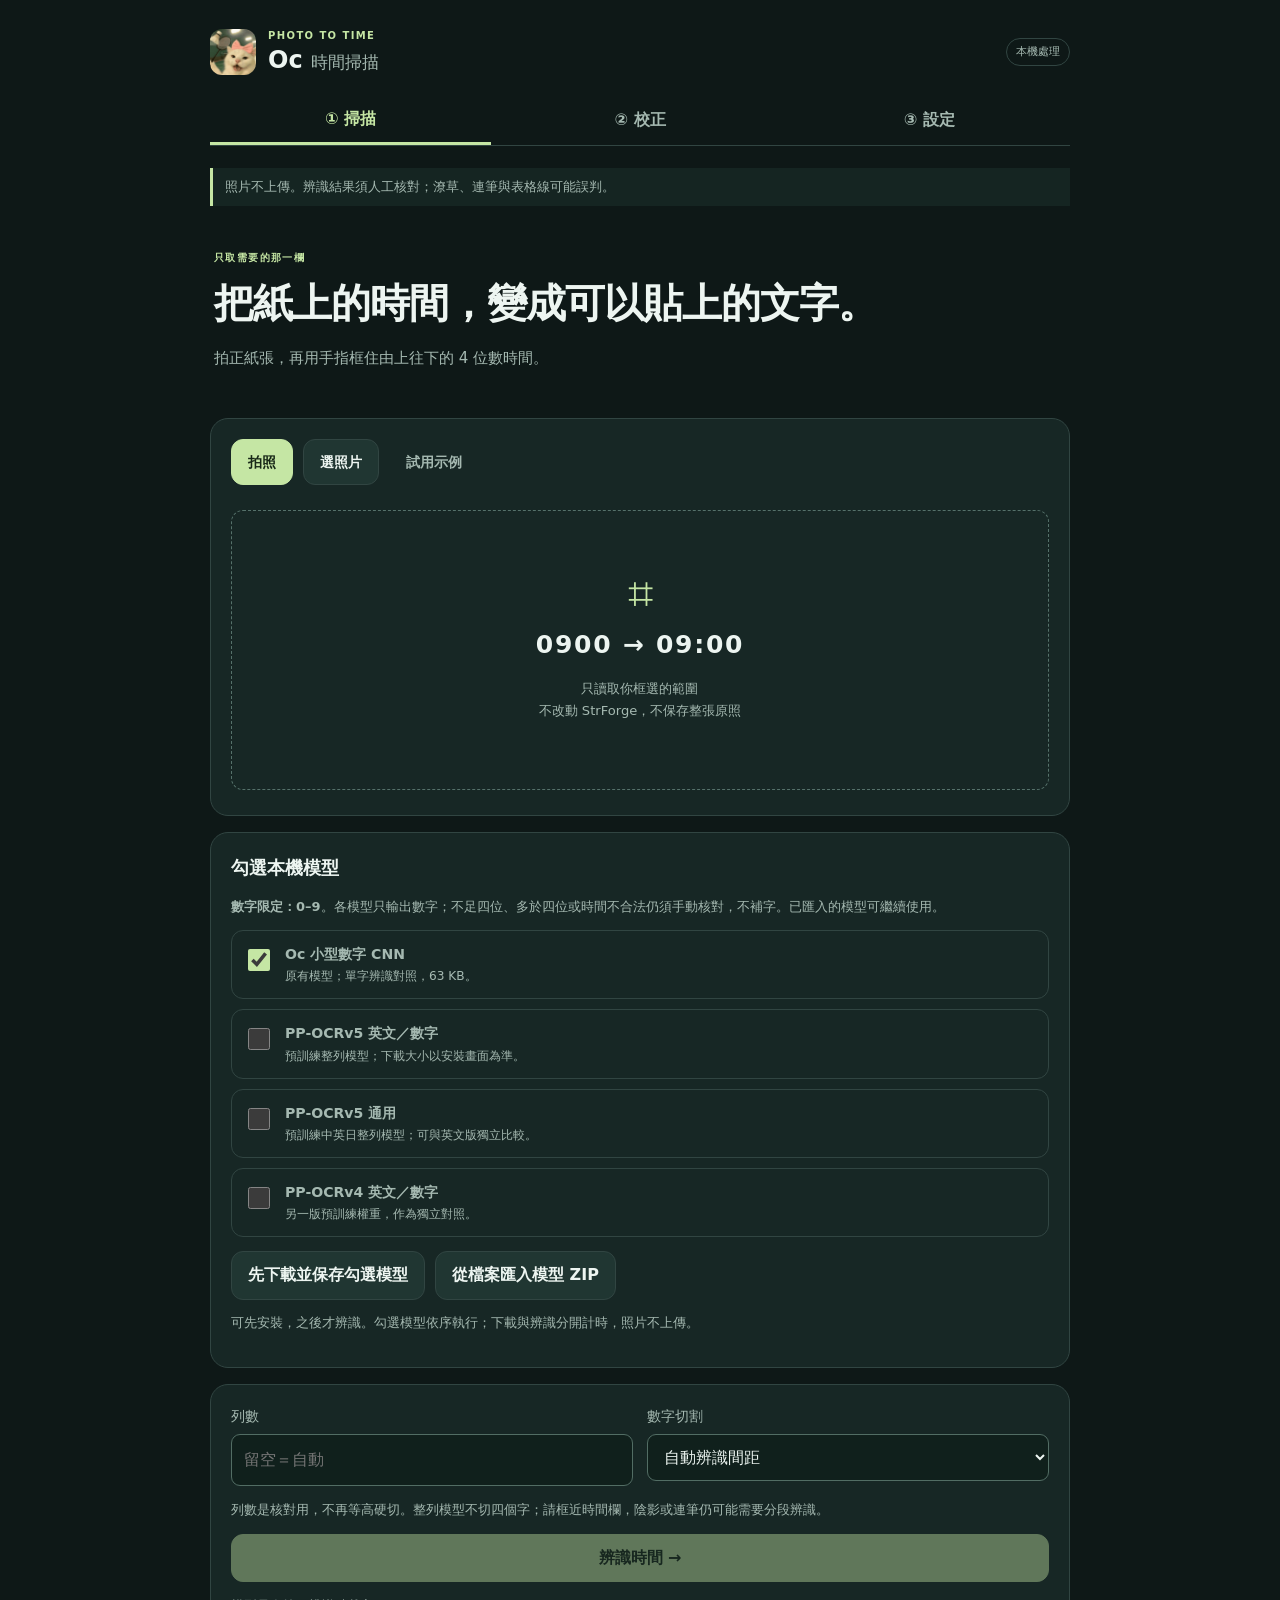
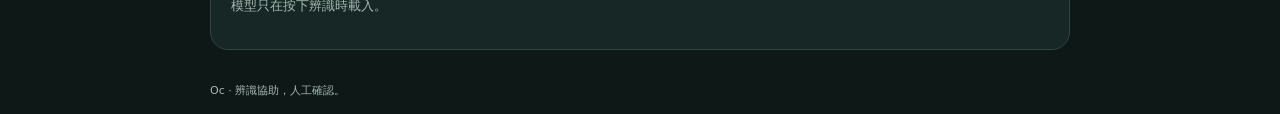
==== index.html @ 76153e4a "Restrict time OCR decoding to digits without changing installed models" ====
<!doctype html>
<html lang="zh-Hant">
<head>
<meta charset="utf-8">
<meta name="viewport" content="width=device-width, initial-scale=1, viewport-fit=cover">
<meta name="theme-color" content="#152523">
<meta name="mobile-web-app-capable" content="yes">
<meta name="apple-mobile-web-app-capable" content="yes">
<meta name="apple-mobile-web-app-title" content="Oc 時間掃描">
<meta name="description" content="框選手寫時間欄，在手機本機辨識、核對與匯出。照片不上傳。">
<meta property="og:title" content="Oc · 時間掃描">
<meta property="og:description" content="拍照 → 框選 → 核對時間；在裝置本機處理。">
<meta property="og:image" content="https://yang-00712.github.io/Oc/assets/icon-512.png">
<meta http-equiv="Content-Security-Policy" content="default-src 'self'; script-src 'self' blob: 'wasm-unsafe-eval'; worker-src 'self'; connect-src 'self' blob:; img-src 'self' data: blob:; style-src 'self' 'unsafe-inline'; object-src 'none'; base-uri 'self'; form-action 'none'">
<link rel="manifest" href="manifest.webmanifest">
<link rel="apple-touch-icon" href="assets/apple-touch-icon.png">
<link rel="icon" href="assets/icon-192.png" type="image/png">
<link rel="stylesheet" href="app.css?build=6ac4ff17052f">
<title>Oc · 時間掃描</title>
</head>
<body>
<header class="brand"><img src="assets/icon-192.png" width="46" height="46" alt="戴粉紅蝴蝶結的羽球貓咪"><div><span class="eyebrow">PHOTO TO TIME</span><h1>Oc <span>時間掃描</span></h1></div><span class="local-badge">本機處理</span></header>
<nav class="tabs" aria-label="主要功能"><button type="button" data-tab="scan" aria-current="page">① 掃描</button><button type="button" data-tab="review">② 校正</button><button type="button" data-tab="settings">③ 設定</button></nav>
<main>
<div id="notice" role="status" aria-live="polite">照片不上傳。辨識結果須人工核對；潦草、連筆與表格線可能誤判。</div>
<section id="scan" class="page">
<div class="intro"><span class="eyebrow">只取需要的那一欄</span><h2>把紙上的時間，<br>變成可以貼上的文字。</h2><p>拍正紙張，再用手指框住由上往下的 4 位數時間。</p></div>
<div class="card">
<div class="actions"><label class="button primary" for="camera">拍照<input id="camera" type="file" accept="image/*" capture="environment"></label><label class="button" for="photo">選照片<input id="photo" type="file" accept="image/*"></label><button id="demo" type="button" class="quiet">試用示例</button></div>
<div id="photo-empty" class="empty"><span class="frame-mark">⌗</span><strong>0900 → 09:00</strong><p>只讀取你框選的範圍<br>不改動 StrForge，不保存整張原照</p></div>
<div id="photo-editor" hidden>
<p class="small">在照片上拖曳框選。此區域用來畫框；捲動頁面請拖曳框外。</p>
<canvas id="photo-canvas" aria-label="拖曳框選時間欄"></canvas>
<div class="field"><label for="angle">傾斜微調 <output id="angle-value">0°</output></label><input type="range" id="angle" min="-15" max="15" value="0" step="1"></div>
<div class="actions"><button type="button" id="full-frame">選取全圖</button><button type="button" id="save-template">記住此範圍</button><button type="button" id="use-template">套用範圍</button></div>
<p class="small">記住的是比例位置，不是自動找紙角；每張照片仍需確認框位。沒有自動透視校正。</p>
<details><summary>框選座標（百分比）</summary><div class="four-fields"><label>左<input id="roi-x" type="number" min="0" max="99" value="0"></label><label>上<input id="roi-y" type="number" min="0" max="99" value="0"></label><label>寬<input id="roi-w" type="number" min="1" max="100" value="100"></label><label>高<input id="roi-h" type="number" min="1" max="100" value="100"></label></div></details>
</div>
</div>
<div class="card"><h3>勾選本機模型</h3><p id="digits-only-note" class="small"><strong>數字限定：0–9</strong>。各模型只輸出數字；不足四位、多於四位或時間不合法仍須手動核對，不補字。已匯入的模型可繼續使用。</p><div id="engine-options"></div><div class="actions install-actions"><button id="install-selected" type="button">先下載並保存勾選模型</button><button id="open-model-settings" type="button">從檔案匯入模型 ZIP</button></div><p id="install-scan-status" class="small" role="status"></p><p class="small">可先安裝，之後才辨識。勾選模型依序執行；下載與辨識分開計時，照片不上傳。</p></div>
<div class="card"><div class="two-fields"><label>列數<input id="row-count" type="number" min="1" max="100" inputmode="numeric" placeholder="留空＝自動"></label><label>數字切割<select id="digit-mode"><option value="auto">自動辨識間距</option><option value="equal">每列等寬切四格</option></select></label></div><p class="small">列數是核對用，不再等高硬切。整列模型不切四個字；請框近時間欄，陰影或連筆仍可能需要分段辨識。</p><div class="actions"><button id="recognize" class="primary wide" type="button" disabled>辨識時間 →</button><button id="cancel" type="button" hidden>取消</button></div><p id="progress" class="small" aria-live="polite">模型只在按下辨識時載入。</p></div>
</section>
<section id="review" class="page" hidden>
<div class="section-head"><div><span class="eyebrow">看一眼，再帶走</span><h2>各模型結果</h2></div><button id="add-row" type="button">＋ 一列</button></div>
<div id="model-results" class="model-results" aria-label="切換模型結果"></div><p class="small">「修改」是你改過的列數，不是模型準確率；不同模型的分數不能直接比較。辨識時間包含下載。</p>
<p class="small">對照每列原圖，輸入 0900 或 09:00，再按「確認」。模型分數不是正確率，合法時間也可能辨識錯。</p>
<div class="review-tools"><details><summary>選用：收集教材（匯出時間不需要）</summary><label class="check"><input id="collect" type="checkbox"> 收集我確認的字跡（只存本機）</label></details><button id="confirm-valid" type="button" class="quiet">我已核對，確認全部有效列</button></div>
<p id="review-count" class="small"></p><div id="rows"></div><p id="save-status" class="small" role="status"></p>
<div class="card export-card"><h3>匯出目前模型的校正結果</h3><div class="actions"><button id="copy" class="primary" type="button">複製</button><button id="txt" type="button">TXT</button><button id="csv" type="button">CSV</button></div><textarea id="output" rows="5" readonly aria-label="匯出內容，剪貼簿失敗時可手動複製" placeholder="確認後會顯示每列 HH:MM"></textarea><p class="small">不會自動修改時間順序、不會猜補、不會匯出未確認列。</p></div>
</section>
<section id="settings" class="page" hidden>
<span class="eyebrow">清楚知道資料在哪裡</span><h2>設定</h2>
<div class="card"><h3>模型安裝與容量</h3>
<h4>① 下載到手機「檔案」</h4>
<p class="small">已下載 Oc-Models.zip 或通用模型包，直接做第 ② 步，不用重新下載。兩包擇一；完整包已包含通用模型。</p>
<div class="actions"><a id="download-models-all" class="button" href="downloads/Oc-Models.zip" download="Oc-Models.zip">下載全部模型 ZIP（約 44 MB）</a><a id="download-models-general" class="button" href="downloads/Oc-PP-OCRv5-General.zip" download="Oc-PP-OCRv5-General.zip">只下載通用模型 ZIP（約 28 MB）</a></div>
<p class="small">存到「檔案 → 下載項目」或自己選的位置。這一步只是下載檔案，還沒有安裝到 Oc；不用解壓。若入口沒有顯示下載，長按連結，以 Safari 開啟並保存。</p>
<h4>② 從檔案匯入到這個 Oc</h4>
<p class="small">按下方按鈕，選剛才的 ZIP。請從平常使用的 Oc 主畫面圖示進來匯入；不是「匯出教材 ZIP」。模型與共用引擎都完整保存後，回掃描勾選模型，再辨識。</p>
<div class="actions"><label class="button primary" for="model-package">從檔案匯入模型 ZIP<input id="model-package" type="file" accept=".zip,application/zip"></label><button id="cancel-install" type="button" hidden>取消模型準備</button></div><p id="install-status" class="small" role="status" aria-live="polite">只匯入公開模型與共用引擎；不讀寫照片或草稿。</p><button id="show-model-storage" type="button">查看模型下載狀態</button><div id="model-storage"></div><p class="small">移除模型只移除 Oc 模型權重快取，不清除草稿、教材或 StrForge。權重與共用引擎都存好才算可辨識；不代表整個網站可離線。</p></div>
<div class="card"><h3>這台裝置的 Oc 資料</h3><p id="storage-status">讀取中…</p><p class="small">這是 Oc 保存內容的估算大小，不是 RAM，也不含其他網站資料。</p><div class="actions"><button id="export-training" type="button" class="primary">匯出教材 ZIP</button><button id="clear-training" type="button">清除教材</button><button id="clear-draft" type="button">清除校正草稿</button></div></div>
<div class="card"><h3>模型與能力範圍</h3><p>提供四個獨立模型：Oc CNN、PP-OCRv5 英文／數字、PP-OCRv5 通用、PP-OCRv4 英文／數字。全部在瀏覽器 Worker 執行；不使用雲端 OCR、不需要訓練或安裝 .NET。</p><p>CNN 適用分開的數字；PP-OCR 直接辨識整列，選字限定 0–9。各自保存數字初判與校正結果；限定前文字可在「原始辨識與候選」展開對照，不自動投票或猜補。連筆、重疊、潦草或透視嚴重時，請在校正頁修改。</p><p>目前模型不是用你的字訓練。確認字跡只累積教材，不會自動訓練或改變模型。</p><p class="small">教材包含時間列縮圖與人工答案。再訓練前需校對切字；本版不把整列答案擅自當成每格標籤。教材上限 2,000 列。</p></div>
<div class="card"><h3>啟動與資料保護</h3><p>沒有 Service Worker 或離線保證。重新載入不清資料；相片不離開裝置。瀏覽器清除網站資料仍可能移除草稿與教材，請定期匯出。</p><p class="small">Oc 使用獨立的 IndexedDB，不讀取或清除 StrForge 的保存資料。</p></div>
</section>
</main><footer>Oc · 辨識協助，人工確認。</footer>
<noscript>需要啟用 JavaScript 才能在本機辨識照片。</noscript>
<script type="module" src="src/app.js?build=6ac4ff17052f"></script>
</body></html>
---- app.css ----
:root{color-scheme:dark;--bg:#0e1817;--card:#172725;--line:#314542;--ink:#edf5f1;--muted:#a5b9b1;--accent:#c5e6a4;--pink:#e9b9ad;font:16px/1.65 system-ui,-apple-system,BlinkMacSystemFont,"Segoe UI",sans-serif;background:var(--bg);color:var(--ink)}*{box-sizing:border-box}body{margin:0;padding:env(safe-area-inset-top) 18px calc(env(safe-area-inset-bottom) + 14px);overflow-wrap:anywhere}button,input,select,textarea{font:inherit}button,.button{display:inline-flex;align-items:center;justify-content:center;min-height:46px;padding:10px 16px;border:1px solid var(--line);border-radius:12px;background:#203632;color:var(--ink);cursor:pointer;touch-action:manipulation;text-decoration:none;gap:8px;font-weight:650}button:disabled{opacity:.42;cursor:default}.primary{background:var(--accent);color:#172717;border-color:var(--accent)}.quiet{background:transparent;border-color:transparent;color:var(--muted);font-size:.88rem}.wide{flex:1}.brand{max-width:860px;margin:28px auto 20px;display:flex;align-items:center;gap:12px}.brand img{border-radius:12px;object-fit:cover}.brand h1{margin:0;font-size:24px;line-height:1.3}.brand h1 span{font-size:17px;font-weight:500;color:var(--muted)}.eyebrow{display:block;font-size:10px;letter-spacing:.14em;font-weight:700;color:var(--accent)}.local-badge{margin-left:auto;border:1px solid var(--line);border-radius:25px;padding:4px 9px;font-size:11px;white-space:nowrap;color:var(--muted)}.tabs{max-width:860px;margin:auto;display:flex;border-bottom:1px solid var(--line);gap:8px}.tabs button{border:0;border-radius:0;background:none;color:var(--muted);flex:1}.tabs [aria-current=page]{color:var(--accent);border-bottom:3px solid var(--accent)}main{max-width:860px;margin:22px auto}#notice{font-size:.82rem;border-left:3px solid var(--accent);padding:8px 12px;background:#152522;margin-bottom:28px;color:var(--muted)}#notice.error{border-color:#ffa897;color:#ffc1b5}.intro{padding:0 4px 16px}.intro h2{font-size:clamp(27px,5.3vw,40px);line-height:1.4;letter-spacing:-.025em;margin:9px 0 12px}.intro p{color:var(--muted);font-size:.94rem}.card{background:var(--card);border:1px solid var(--line);border-radius:18px;padding:20px;margin:16px 0}.card h3{margin:0 0 12px;font-size:18px}.actions{display:flex;gap:10px;flex-wrap:wrap}input[type=file]{position:absolute;width:1px;height:1px;opacity:0;overflow:hidden}.button:focus-within{outline:2px solid var(--accent)}.empty{margin:25px 0 5px;min-height:260px;border:1px dashed #55716a;border-radius:12px;display:flex;align-items:center;justify-content:center;flex-direction:column;color:var(--muted);text-align:center}.empty strong{font-size:25px;letter-spacing:.07em;color:var(--ink);font-variant-numeric:tabular-nums}.empty p{font-size:.82rem}.frame-mark{font-size:45px;color:var(--accent);line-height:1.3}.small{font-size:.81rem;color:var(--muted)}canvas{max-width:100%;height:auto;display:block}#photo-canvas{border-radius:9px;width:100%;touch-action:none;margin:12px 0;background:#fff}input:not([type=checkbox],[type=file],[type=range]),select,textarea{width:100%;border:1px solid #526d64;border-radius:9px;background:#10201c;color:var(--ink);padding:12px;min-height:46px;font-size:16px}textarea{margin-top:16px;resize:vertical;font-variant-numeric:tabular-nums}label{display:block;color:var(--muted);font-size:.88rem}label input,label select{margin-top:6px}.two-fields,.four-fields{display:grid;gap:14px;grid-template-columns:1fr 1fr}.four-fields{grid-template-columns:repeat(4,1fr);margin-top:12px}.field{margin:16px 0}input[type=range]{width:100%;accent-color:var(--accent)}output{float:right}summary{cursor:pointer;color:var(--muted);font-size:.86rem}.section-head{display:flex;align-items:center;justify-content:space-between;gap:8px}.section-head h2{margin:0}.review-tools{display:flex;flex-direction:column;align-items:flex-start;gap:8px}.check{display:flex;align-items:center;gap:8px}.check input{margin:0;width:19px;height:19px;accent-color:var(--accent)}.row{border:1px solid var(--line);border-radius:14px;padding:14px;margin:12px 0;background:var(--card);scroll-margin:20px}.row.confirmed{border-left:4px solid var(--accent)}.row.warn{border-left:4px solid var(--pink)}.row-head{display:flex;align-items:center;gap:12px;margin-bottom:12px}.row-number{font-size:12px;color:var(--muted);min-width:28px}.row img{max-width:160px;max-height:65px;object-fit:contain;border-radius:5px;background:white}.row-head .quiet{margin-left:auto;min-height:36px;padding:4px 7px}.row-edit{display:flex;align-items:center;gap:10px}.row-edit input{flex:1;min-width:0;letter-spacing:.15em;font-size:24px!important;text-align:center;font-variant-numeric:tabular-nums}.row-message{margin:10px 0 0;font-size:.79rem;color:var(--muted)}.row-message.invalid{color:#ffc1b5}.predictions{display:flex;gap:5px;flex-wrap:wrap;margin-top:10px}.predictions button{font-size:12px;min-height:33px;padding:4px 7px}.export-card{margin-top:25px}.page[hidden],[hidden]{display:none!important}h2{font-size:28px;line-height:1.35}footer{max-width:860px;margin:32px auto 0;font-size:11px;color:var(--muted);display:flex;justify-content:space-between}:focus-visible{outline:2px solid var(--accent);outline-offset:3px}@media(min-width:700px){.intro h2 br{display:none}.intro{padding-top:16px}.actions{flex-wrap:nowrap}.empty{min-height:280px}}@media(max-width:360px){body{padding-left:12px;padding-right:12px}.card{padding:14px}.brand{gap:8px}.local-badge{display:none}button,.button{padding:9px 11px}.four-fields{grid-template-columns:1fr 1fr}}

/* Compact review and independent models; no model output replaces another. */
#engine-options{display:grid;gap:10px}.engine-option{display:flex;gap:12px;align-items:start;padding:12px;border:1px solid var(--line);border-radius:12px}.engine-option input{width:22px;height:22px;flex:none;accent-color:var(--accent)}.engine-option strong,.engine-option small{display:block}.engine-option small{font-size:.76rem}.model-results{display:flex;gap:8px;overflow:auto;padding:10px 0;align-items:stretch}.result-tab{display:flex;flex-direction:column;align-items:flex-start;min-width:155px;max-width:220px;font-size:13px;flex:none}.result-tab small{font-size:11px;font-weight:400}.result-tab[aria-pressed=true]{border-color:var(--accent);color:var(--accent)}.model-storage-line{display:flex;flex-wrap:wrap;gap:8px;margin:15px 0}.row{padding:10px}.row-head{margin-bottom:6px}.row img{max-height:46px}.row-edit input{font-size:22px!important;min-height:44px}.row details{margin-top:6px}.row details summary{font-size:12px}.row-head .quiet{font-size:12px}.row{scroll-margin-bottom:35vh}.model-results::-webkit-scrollbar{height:4px}

.install-actions{margin-top:14px;flex-wrap:wrap}.model-storage-line{align-items:center}.model-storage-line>span{flex:1 1 100%}#install-status,#install-scan-status{white-space:pre-wrap}#install-status.error,#install-scan-status.error{color:#ffc1b5}
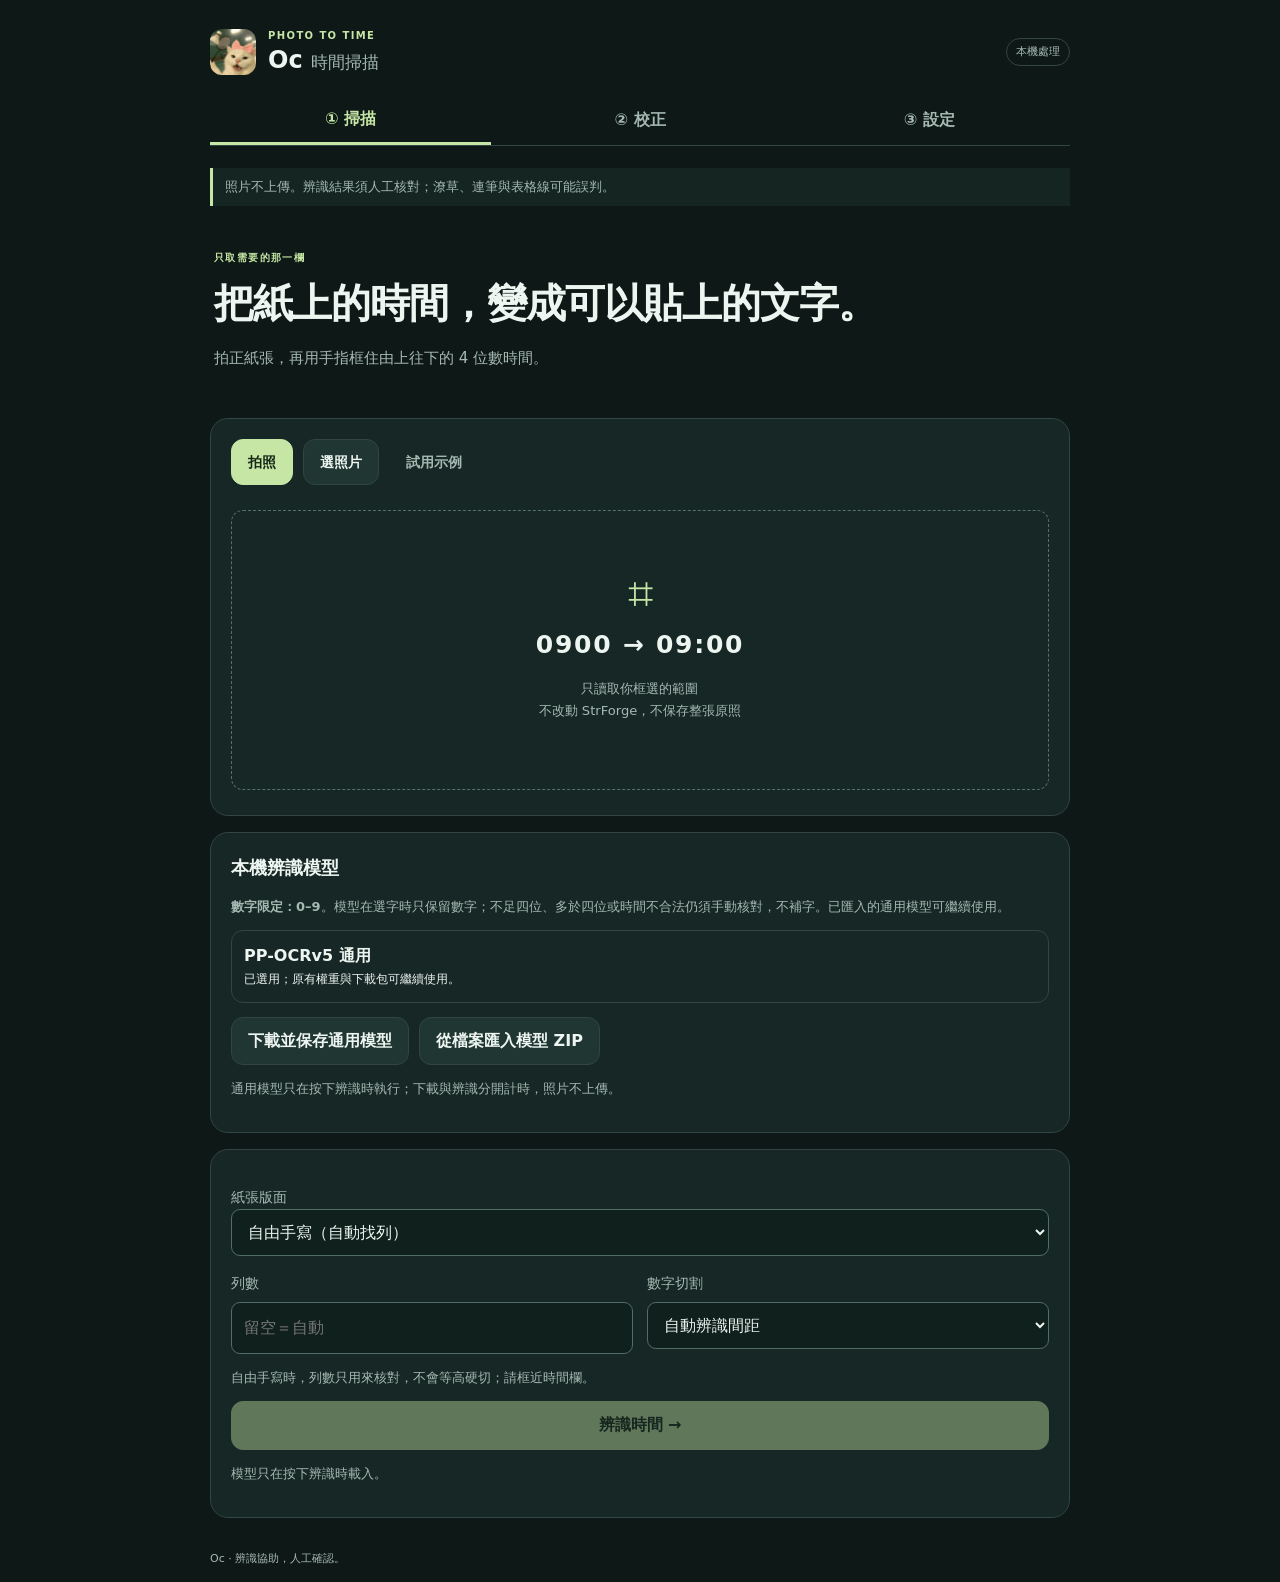
==== commit da9816ab: "Add fixed 30-cell time-column scanning with one visible OCR model Preserve fixed form positions and " ====
--- a/index.html
+++ b/index.html
@@ -15,7 +15,7 @@
 <link rel="manifest" href="manifest.webmanifest">
 <link rel="apple-touch-icon" href="assets/apple-touch-icon.png">
 <link rel="icon" href="assets/icon-192.png" type="image/png">
-<link rel="stylesheet" href="app.css?build=6ac4ff17052f">
+<link rel="stylesheet" href="app.css?build=80814c2a0770">
 <title>Oc · 時間掃描</title>
 </head>
 <body>
@@ -37,12 +37,12 @@
 <details><summary>框選座標（百分比）</summary><div class="four-fields"><label>左<input id="roi-x" type="number" min="0" max="99" value="0"></label><label>上<input id="roi-y" type="number" min="0" max="99" value="0"></label><label>寬<input id="roi-w" type="number" min="1" max="100" value="100"></label><label>高<input id="roi-h" type="number" min="1" max="100" value="100"></label></div></details>
 </div>
 </div>
-<div class="card"><h3>勾選本機模型</h3><p id="digits-only-note" class="small"><strong>數字限定：0–9</strong>。各模型只輸出數字；不足四位、多於四位或時間不合法仍須手動核對，不補字。已匯入的模型可繼續使用。</p><div id="engine-options"></div><div class="actions install-actions"><button id="install-selected" type="button">先下載並保存勾選模型</button><button id="open-model-settings" type="button">從檔案匯入模型 ZIP</button></div><p id="install-scan-status" class="small" role="status"></p><p class="small">可先安裝，之後才辨識。勾選模型依序執行；下載與辨識分開計時，照片不上傳。</p></div>
-<div class="card"><div class="two-fields"><label>列數<input id="row-count" type="number" min="1" max="100" inputmode="numeric" placeholder="留空＝自動"></label><label>數字切割<select id="digit-mode"><option value="auto">自動辨識間距</option><option value="equal">每列等寬切四格</option></select></label></div><p class="small">列數是核對用，不再等高硬切。整列模型不切四個字；請框近時間欄，陰影或連筆仍可能需要分段辨識。</p><div class="actions"><button id="recognize" class="primary wide" type="button" disabled>辨識時間 →</button><button id="cancel" type="button" hidden>取消</button></div><p id="progress" class="small" aria-live="polite">模型只在按下辨識時載入。</p></div>
+<div class="card"><h3>本機辨識模型</h3><p id="digits-only-note" class="small"><strong>數字限定：0–9</strong>。模型在選字時只保留數字；不足四位、多於四位或時間不合法仍須手動核對，不補字。已匯入的通用模型可繼續使用。</p><div id="engine-options"></div><div class="actions install-actions"><button id="install-selected" type="button">下載並保存通用模型</button><button id="open-model-settings" type="button">從檔案匯入模型 ZIP</button></div><p id="install-scan-status" class="small" role="status"></p><p class="small">通用模型只在按下辨識時執行；下載與辨識分開計時，照片不上傳。</p></div>
+<div class="card"><div class="field"><label for="row-mode">紙張版面</label><select id="row-mode"><option value="auto">自由手寫（自動找列）</option><option value="grid30">表單 30 格（保留每格位置）</option></select></div><div class="two-fields"><label id="row-count-field">列數<input id="row-count" type="number" min="1" max="100" inputmode="numeric" placeholder="留空＝自動"></label><label>數字切割<select id="digit-mode"><option value="auto">自動辨識間距</option><option value="equal">每列等寬切四格</option></select></label></div><p id="row-mode-help" class="small">自由手寫時，列數只用來核對，不會等高硬切；請框近時間欄。</p><div class="actions"><button id="recognize" class="primary wide" type="button" disabled>辨識時間 →</button><button id="cancel" type="button" hidden>取消</button></div><p id="progress" class="small" aria-live="polite">模型只在按下辨識時載入。</p></div>
 </section>
 <section id="review" class="page" hidden>
-<div class="section-head"><div><span class="eyebrow">看一眼，再帶走</span><h2>各模型結果</h2></div><button id="add-row" type="button">＋ 一列</button></div>
-<div id="model-results" class="model-results" aria-label="切換模型結果"></div><p class="small">「修改」是你改過的列數，不是模型準確率；不同模型的分數不能直接比較。辨識時間包含下載。</p>
+<div class="section-head"><div><span class="eyebrow">看一眼，再帶走</span><h2>辨識結果</h2></div><button id="add-row" type="button">＋ 一列</button></div>
+<div id="model-results" class="model-results" aria-label="辨識結果"></div><p class="small">「修改」是你改過的列數，不是模型準確率；辨識時間包含首次載入。舊草稿中的其他模型結果仍可查看。</p>
 <p class="small">對照每列原圖，輸入 0900 或 09:00，再按「確認」。模型分數不是正確率，合法時間也可能辨識錯。</p>
 <div class="review-tools"><details><summary>選用：收集教材（匯出時間不需要）</summary><label class="check"><input id="collect" type="checkbox"> 收集我確認的字跡（只存本機）</label></details><button id="confirm-valid" type="button" class="quiet">我已核對，確認全部有效列</button></div>
 <p id="review-count" class="small"></p><div id="rows"></div><p id="save-status" class="small" role="status"></p>
@@ -52,17 +52,17 @@
 <span class="eyebrow">清楚知道資料在哪裡</span><h2>設定</h2>
 <div class="card"><h3>模型安裝與容量</h3>
 <h4>① 下載到手機「檔案」</h4>
-<p class="small">已下載 Oc-Models.zip 或通用模型包，直接做第 ② 步，不用重新下載。兩包擇一；完整包已包含通用模型。</p>
-<div class="actions"><a id="download-models-all" class="button" href="downloads/Oc-Models.zip" download="Oc-Models.zip">下載全部模型 ZIP（約 44 MB）</a><a id="download-models-general" class="button" href="downloads/Oc-PP-OCRv5-General.zip" download="Oc-PP-OCRv5-General.zip">只下載通用模型 ZIP（約 28 MB）</a></div>
+<p class="small">已下載通用模型包或原有完整包，可直接做第 ② 步，不用重新下載；完整包也包含通用模型。</p>
+<div class="actions"><a id="download-models-general" class="button" href="downloads/Oc-PP-OCRv5-General.zip" download="Oc-PP-OCRv5-General.zip">下載通用模型 ZIP（約 28 MB）</a></div>
 <p class="small">存到「檔案 → 下載項目」或自己選的位置。這一步只是下載檔案，還沒有安裝到 Oc；不用解壓。若入口沒有顯示下載，長按連結，以 Safari 開啟並保存。</p>
 <h4>② 從檔案匯入到這個 Oc</h4>
-<p class="small">按下方按鈕，選剛才的 ZIP。請從平常使用的 Oc 主畫面圖示進來匯入；不是「匯出教材 ZIP」。模型與共用引擎都完整保存後，回掃描勾選模型，再辨識。</p>
+<p class="small">按下方按鈕，選剛才的 ZIP。請從平常使用的 Oc 主畫面圖示進來匯入；不是「匯出教材 ZIP」。模型與共用引擎都完整保存後，回掃描頁辨識。</p>
 <div class="actions"><label class="button primary" for="model-package">從檔案匯入模型 ZIP<input id="model-package" type="file" accept=".zip,application/zip"></label><button id="cancel-install" type="button" hidden>取消模型準備</button></div><p id="install-status" class="small" role="status" aria-live="polite">只匯入公開模型與共用引擎；不讀寫照片或草稿。</p><button id="show-model-storage" type="button">查看模型下載狀態</button><div id="model-storage"></div><p class="small">移除模型只移除 Oc 模型權重快取，不清除草稿、教材或 StrForge。權重與共用引擎都存好才算可辨識；不代表整個網站可離線。</p></div>
 <div class="card"><h3>這台裝置的 Oc 資料</h3><p id="storage-status">讀取中…</p><p class="small">這是 Oc 保存內容的估算大小，不是 RAM，也不含其他網站資料。</p><div class="actions"><button id="export-training" type="button" class="primary">匯出教材 ZIP</button><button id="clear-training" type="button">清除教材</button><button id="clear-draft" type="button">清除校正草稿</button></div></div>
-<div class="card"><h3>模型與能力範圍</h3><p>提供四個獨立模型：Oc CNN、PP-OCRv5 英文／數字、PP-OCRv5 通用、PP-OCRv4 英文／數字。全部在瀏覽器 Worker 執行；不使用雲端 OCR、不需要訓練或安裝 .NET。</p><p>CNN 適用分開的數字；PP-OCR 直接辨識整列，選字限定 0–9。各自保存數字初判與校正結果；限定前文字可在「原始辨識與候選」展開對照，不自動投票或猜補。連筆、重疊、潦草或透視嚴重時，請在校正頁修改。</p><p>目前模型不是用你的字訓練。確認字跡只累積教材，不會自動訓練或改變模型。</p><p class="small">教材包含時間列縮圖與人工答案。再訓練前需校對切字；本版不把整列答案擅自當成每格標籤。教材上限 2,000 列。</p></div>
+<div class="card"><h3>模型與能力範圍</h3><p>目前掃描只使用 PP-OCRv5 通用，在瀏覽器 Worker 辨識整列；不使用雲端 OCR、不需要訓練或安裝 .NET。原有其他模型檔與下載包保留，舊草稿不刪除。</p><p>選字限定 0–9；限定前文字可在「原始辨識與候選」展開對照，不自動猜補。連筆、重疊、潦草或透視嚴重時，請在校正頁修改。</p><p>目前模型不是用你的字訓練。確認字跡只累積教材，不會自動訓練或改變模型。</p><p class="small">教材包含時間列縮圖與人工答案。再訓練前需校對切字；本版不把整列答案擅自當成每格標籤。教材上限 2,000 列。</p></div>
 <div class="card"><h3>啟動與資料保護</h3><p>沒有 Service Worker 或離線保證。重新載入不清資料；相片不離開裝置。瀏覽器清除網站資料仍可能移除草稿與教材，請定期匯出。</p><p class="small">Oc 使用獨立的 IndexedDB，不讀取或清除 StrForge 的保存資料。</p></div>
 </section>
 </main><footer>Oc · 辨識協助，人工確認。</footer>
 <noscript>需要啟用 JavaScript 才能在本機辨識照片。</noscript>
-<script type="module" src="src/app.js?build=6ac4ff17052f"></script>
-</body></html>+<script type="module" src="src/app.js?build=80814c2a0770"></script>
+</body></html>
